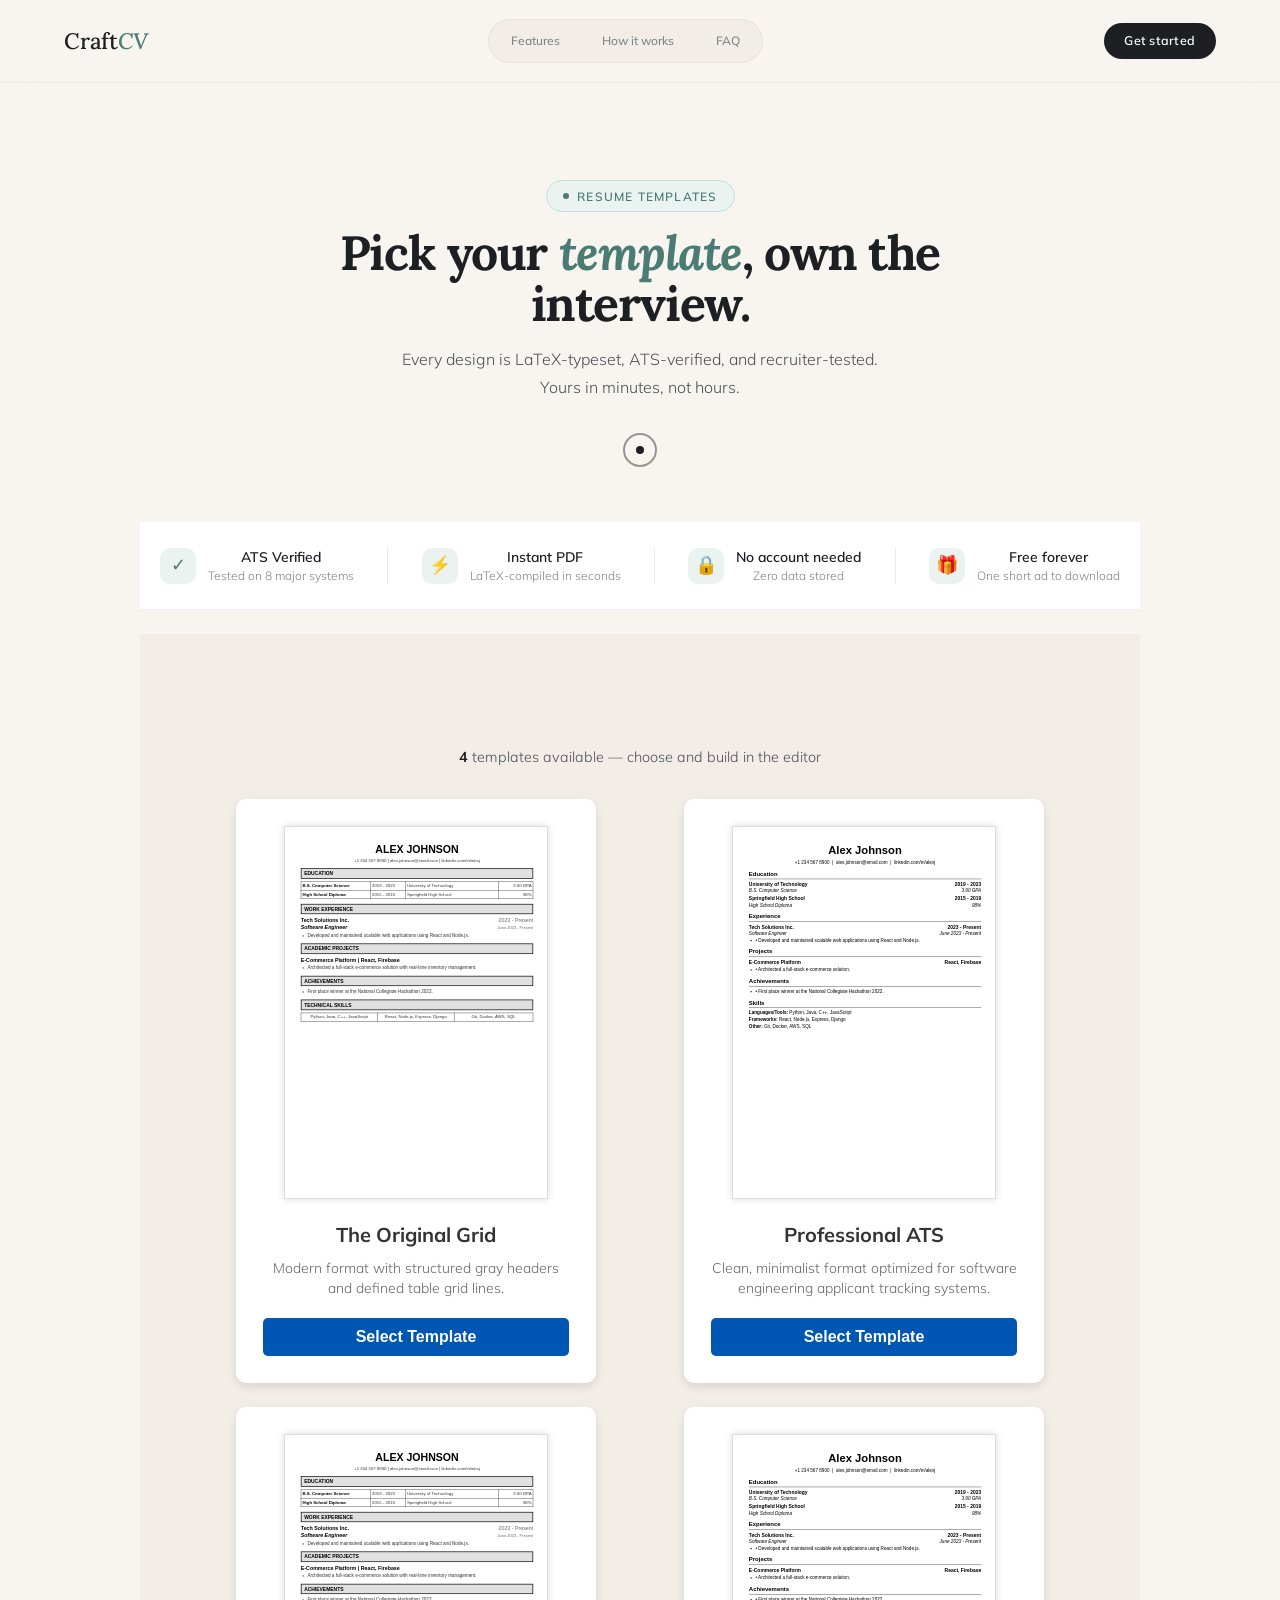
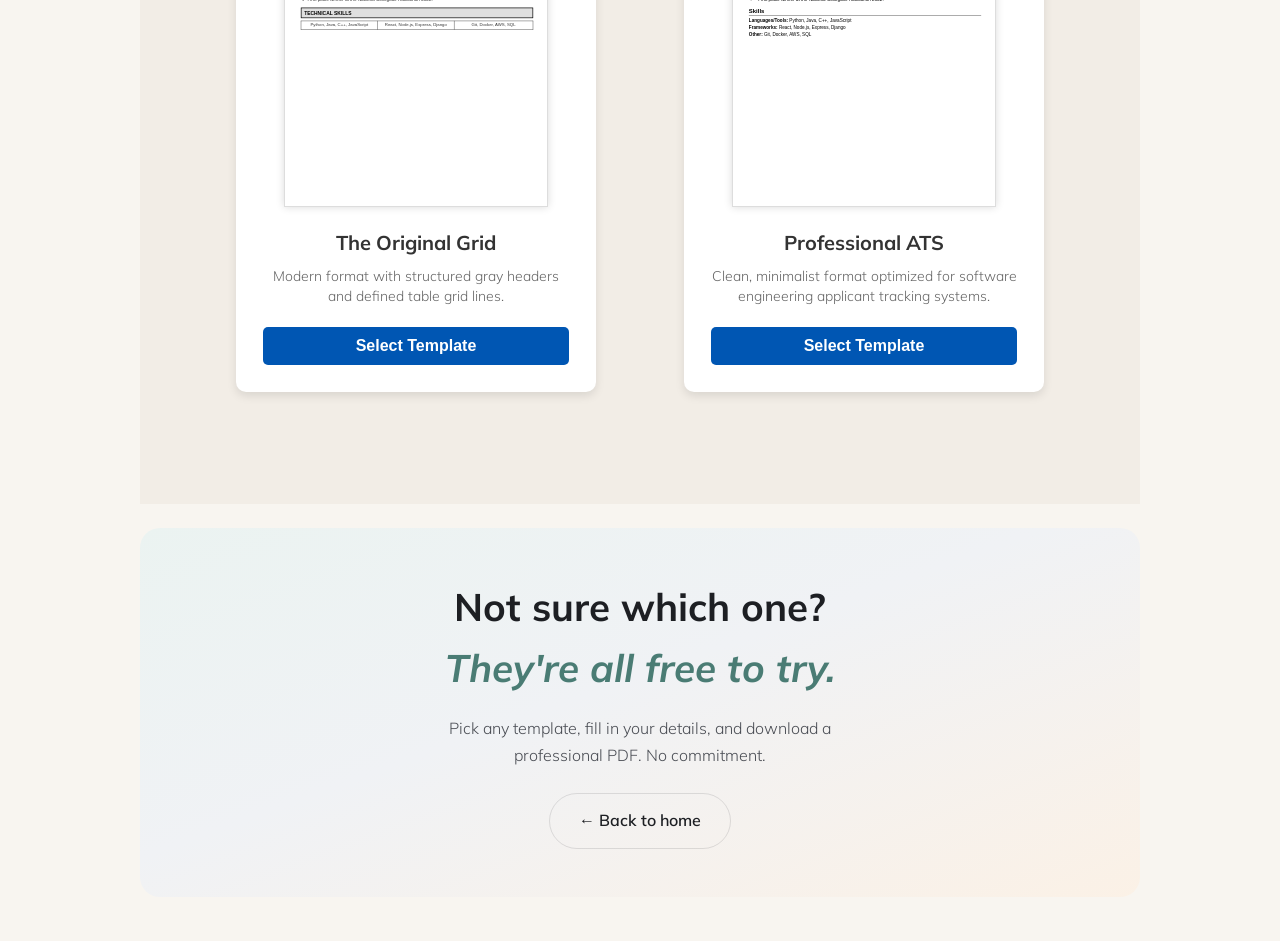
==== templates.html @ 51df1981 "Rename Templates.html to templates.html" ====
<!DOCTYPE html>
<html lang="en">
<head>
    <meta charset="UTF-8">
    <meta name="viewport" content="width=device-width, initial-scale=1.0">
    <title>Visual LaTeX Resume Builder</title>
    
    <link rel="preconnect" href="https://fonts.googleapis.com">
    <link rel="preconnect" href="https://fonts.gstatic.com" crossorigin>
    <link href="https://fonts.googleapis.com/css2?family=Lora:ital,wght@0,400;0,500;0,600;1,400;1,500&family=Mulish:wght@300;400;500;600&display=swap" rel="stylesheet">
    <link rel="stylesheet" href="styles.css">
    <style>
        *,*::before,*::after{box-sizing:border-box;margin:0;padding:0}
        :root{--bg:#F8F5F0;--bg-warm:#F2EDE6;--bg-soft:#EDE8DF;--white:#FFFFFF;--mist:#F9F7F4;--ink:#1D1F23;--ink-mid:#4A4D54;--ink-soft:#7E828C;--ink-faint:#B0B4BC;--teal:#4A7C74;--teal-l:#6A9E95;--teal-pale:#EBF3F1;--teal-mid:#C8DDD9;--amber:#C4833A;--amber-pale:#FBF1E6;--line:rgba(29,31,35,0.09);--line-s:rgba(29,31,35,0.05)}
        html{scroll-behavior:smooth}
        body{font-family:'Mulish',sans-serif;background:var(--bg);color:var(--ink);overflow-x:hidden;font-weight:300;-webkit-font-smoothing:antialiased;line-height:1.6;cursor:none !important;}
        *{cursor:none !important;}
        #custom-cursor-dot,#custom-cursor-ring{position:fixed;top:0;left:0;transform:translate(-50%, -50%);pointer-events:none;z-index:99999;transition:opacity 0.2s ease;}
        #custom-cursor-dot{width:8px;height:8px;border-radius:50%;background:var(--ink);}
        #custom-cursor-ring{width:34px;height:34px;border-radius:50%;border:2px solid rgba(29,31,35,0.45);background:transparent;}
        nav{position:fixed;top:0;left:0;right:0;z-index:200;display:flex;align-items:center;justify-content:space-between;padding:1.2rem 5vw;background:rgba(248,245,240,0.9);backdrop-filter:blur(16px);border-bottom:1px solid var(--line-s);transition:padding 0.3s}
        nav.scrolled{padding:0.85rem 5vw;box-shadow:0 2px 24px rgba(29,31,35,0.06)}
        .logo{font-family:'Lora',serif;font-size:1.4rem;font-weight:500;color:var(--ink);text-decoration:none;letter-spacing:-0.01em}
        .logo span{color:var(--teal);font-style:italic}
        .nav-center{display:flex;gap:0.4rem;background:var(--bg-warm);border-radius:100px;padding:0.3rem;border:1px solid var(--line-s)}
        .nav-pill{font-size:0.75rem;font-weight:500;color:var(--ink-soft);text-decoration:none;padding:0.4rem 1.1rem;border-radius:100px;transition:all 0.2s;white-space:nowrap}
        .nav-pill:hover,.nav-pill.active{color:var(--ink);background:rgba(255,255,255,0.7)}
        a.nav-pill[href="Templates.html"], a.nav-pill[href="#templates"], .drawer a[href="Templates.html"], .drawer a[href="#templates"]{display:none !important}
        .nav-pill.active{color:var(--teal);background:var(--teal-pale)}
        .nav-actions{display:flex;align-items:center;gap:0.8rem}
        .nav-cta{font-size:0.78rem;font-weight:600;color:var(--white);background:var(--ink);text-decoration:none;padding:0.5rem 1.3rem;border-radius:100px;transition:all 0.25s;letter-spacing:0.02em}
        .nav-cta:hover{background:var(--teal);transform:translateY(-1px);box-shadow:0 6px 20px rgba(74,124,116,0.3)}
        .ham{display:none;flex-direction:column;gap:5px;cursor:pointer;background:none;border:none;padding:4px}
        .ham span{display:block;width:22px;height:1.5px;background:var(--ink-mid);border-radius:2px}
        .drawer{display:none;position:fixed;inset:0;background:rgba(248,245,240,0.98);backdrop-filter:blur(24px);z-index:199;flex-direction:column;justify-content:center;align-items:center;gap:2rem}
        .drawer.open{display:flex}
        .drawer a{font-family:'Lora',serif;font-size:2rem;font-weight:400;color:var(--ink);text-decoration:none;transition:color 0.2s}
        .drawer a:hover{color:var(--teal)}
        .drawer-x{position:absolute;top:1.5rem;right:5vw;font-size:1.5rem;background:none;border:none;color:var(--ink-soft);cursor:pointer}
        .page-hero { padding: 10rem 5vw 6rem; text-align: center; background: transparent; position: relative; overflow: hidden; }
        .page-kicker { display: inline-flex; align-items: center; gap: 0.55rem; font-size: 0.75rem; font-weight: 600; letter-spacing: 0.1em; text-transform: uppercase; color: #4A7C74; background: #EBF3F1; border: 1px solid #C8DDD9; padding: 0.35rem 1rem; border-radius: 100px; margin-bottom: 1rem; }
        .page-kicker-dot { width: 6px; height: 6px; border-radius: 50%; background: #4A7C74; display: inline-block; }
        .page-heading { font-family: 'Lora', serif; font-size: clamp(2rem, 5vw, 3rem); font-weight: 700; line-height: 1.05; color: #1D1F23; margin: 0 auto 1rem; max-width: 760px; letter-spacing: -0.03em; }
        .page-heading em { font-style: italic; color: #4A7C74; }
        .page-sub { font-size: 1rem; color: #4A4D54; line-height: 1.75; max-width: 520px; margin: 0 auto; }
        .trust-strip { background: #fff; border-top: 1px solid rgba(29,31,35,0.05); border-bottom: 1px solid rgba(29,31,35,0.05); padding: 24px 20px; margin: 24px 0; }
        .trust-inner { max-width: 980px; margin: 0 auto; display: flex; flex-wrap: wrap; align-items: center; justify-content: space-between; gap: 16px; }
        .trust-item { display: flex; align-items: center; gap: 0.75rem; }
        .trust-icon { width: 36px; height: 36px; border-radius: 10px; background: #EBF3F1; display: grid; place-items: center; color: #4A7C74; font-size: 18px; }
        .trust-label { font-size: 0.87rem; font-weight: 600; color: #1D1F23; }
        .trust-sub { font-size: 0.75rem; color: #7E828C; line-height: 1.4; }
        .trust-sep { width: 1px; height: 36px; background: rgba(29,31,35,0.09); }
        .templates-section { padding: 7rem 5vw; background: var(--bg-warm); }
        .tpl-count { font-size: 0.9rem; color: #4A4D54; text-align: center; margin-bottom: 1.5rem; }
        .tpl-count strong { color: #1D1F23; font-weight: 700; }
        .tpl-grid { display: grid; grid-template-columns: repeat(auto-fit, minmax(280px, 1fr)); gap: 1.5rem; align-items: start; justify-items: center; }
        .page-cta { padding: 3rem 1.5rem; background: linear-gradient(160deg, #EBF3F1 0%, #f0f2f5 45%, #FBF1E6 100%); border-radius: 20px; margin: 24px 0; }
        .page-cta-heading { font-size: clamp(1.7rem, 3vw, 2.4rem); font-weight: 700; margin: 0 0 1rem; color: #1D1F23; }
        .page-cta-heading em { color: #4A7C74; font-style: italic; }
        .page-cta-sub { font-size: 1rem; color: #4A4D54; max-width: 440px; margin: 0 auto 1.5rem; line-height: 1.7; }
        .cta-btns { display: flex; justify-content: center; }
        .cta-btns a { display: inline-flex; align-items: center; gap: 0.5rem; color: #1D1F23; text-decoration: none; border: 1.5px solid rgba(29,31,35,0.12); padding: 0.9rem 1.8rem; border-radius: 100px; transition: all 0.2s ease; font-weight: 600; }
        .cta-btns a:hover { background: #fff; transform: translateY(-1px); box-shadow: 0 10px 20px rgba(0,0,0,0.08); }
        #builder-screen { display: none; padding: 6rem 5vw 4rem; flex-wrap: wrap; gap: 1.5rem; }
        #builder-screen.active { display: block; }
        .container { max-width: 1200px; margin: 0 auto; width: 100%; }
        .header-bar { display: flex; justify-content: space-between; align-items: center; gap: 1rem; flex-wrap: wrap; }
        #builder-canvas { display: flex; flex-direction: column; gap: 1.2rem; }
        .flex-row { display: flex; gap: 1rem; flex-wrap: wrap; }
        .flex-row > div { flex: 1 1 280px; min-width: 0; }
        .draggable-section { width: 100%; }
        .section-header-flex { flex-wrap: wrap; gap: 0.75rem; }
        .section-controls { position: static; opacity: 1; visibility: visible; transform: none; margin-top: 0.5rem; }
        .btn-add, .btn-add-line, .btn-primary, .btn-add-between, .btn-copy { min-width: 100%; }
        .page-hero { padding: 10rem 5vw 6rem; }
        @media (max-width: 1100px) {
            nav .nav-center { display: none; }
            .nav-actions { display: none; }
            .ham { display: flex; }
            .tpl-grid { grid-template-columns: repeat(2, 1fr); }
            .page-hero { padding: 8rem 5vw 4rem; }
            .templates-section { padding: 5rem 5vw; }
            .trust-strip { padding: 20px 16px; }
            .trust-inner { justify-content: center; gap: 12px; }
        }
        @media (max-width: 768px) {
            .tpl-grid { grid-template-columns: 1fr; }
            .page-hero { padding: 6.5rem 4vw 3.5rem; }
            .page-heading { font-size: clamp(1.8rem, 8vw, 2.4rem); }
            .page-sub { max-width: 100%; }
            .templates-section { padding: 4rem 4vw; }
            .page-cta { padding: 2rem 1rem; }
            .trust-strip { padding: 18px 14px; }
            .trust-inner { flex-direction: column; align-items: stretch; }
            .trust-item { justify-content: center; }
            .nav { padding: 1rem 4vw; }
            nav.scrolled { padding: 0.75rem 4vw; }
            .nav-pill { padding: 0.35rem 0.9rem; }
            .page-hero::after { display: none; }
            .page-hero::before { display: none; }
            #builder-screen { flex-direction: column; height: auto; padding: 3rem 4vw 2rem; }
            #builder-screen .container { max-width: 100%; width: 100%; }
            #builder-screen .container:last-child { margin-top: 1.5rem; }
            #builder-screen textarea#output { min-height: 260px; }
        }
    </style>
    
    <script>
        window.resumeTemplates = [];
    </script>
    <script src="templates/modern.js"></script>
    <script src="templates/professional.js"></script>
    <script src="templates/modern.js"></script>
    <script src="templates/professional.js"></script>
</head>
<body>
    <nav id="navBar">
        <a href="index.html" class="logo">Craft<span>CV</span></a>
        <div class="nav-center">
            <a href="index.html#features" class="nav-pill">Features</a>
            <a href="index.html#how" class="nav-pill">How it works</a>
            <a href="Templates.html" class="nav-pill active">Templates</a>
            <a href="index.html#faq" class="nav-pill">FAQ</a>
        </div>
        <div class="nav-actions">
            <a href="#templates-grid" class="nav-cta">Get started</a>
        </div>
        <button class="ham" onclick="toggleDrawer()"><span></span><span></span><span></span></button>
    </nav>
    <div class="drawer" id="drawer">
        <button class="drawer-x" onclick="toggleDrawer()">✕</button>
        <a href="index.html#features" onclick="toggleDrawer()">Features</a>
        <a href="index.html#how" onclick="toggleDrawer()">How it works</a>
        <a href="Templates.html" onclick="toggleDrawer()">Templates</a>
        <a href="index.html#faq" onclick="toggleDrawer()">FAQ</a>
    </div>

    <div id="selection-screen">
        <section class="page-hero">
            <div class="page-hero-inner">
                <div class="page-kicker"><span class="page-kicker-dot"></span> Resume Templates</div>
                <h1 class="page-heading">Pick your <em>template</em>, own the interview.</h1>
                <p class="page-sub">Every design is LaTeX-typeset, ATS-verified, and recruiter-tested. Yours in minutes, not hours.</p>
            </div>
        </section>

        <div class="trust-strip">
            <div class="trust-inner">
                <div class="trust-item">
                    <div class="trust-icon">✓</div>
                    <div><div class="trust-label">ATS Verified</div><div class="trust-sub">Tested on 8 major systems</div></div>
                </div>
                <div class="trust-sep"></div>
                <div class="trust-item">
                    <div class="trust-icon">⚡</div>
                    <div><div class="trust-label">Instant PDF</div><div class="trust-sub">LaTeX-compiled in seconds</div></div>
                </div>
                <div class="trust-sep"></div>
                <div class="trust-item">
                    <div class="trust-icon">🔒</div>
                    <div><div class="trust-label">No account needed</div><div class="trust-sub">Zero data stored</div></div>
                </div>
                <div class="trust-sep"></div>
                <div class="trust-item">
                    <div class="trust-icon">🎁</div>
                    <div><div class="trust-label">Free forever</div><div class="trust-sub">One short ad to download</div></div>
                </div>
            </div>
        </div>

        <section class="templates-section">
            <p class="tpl-count"><strong id="tpl-count-num">2</strong> templates available — choose and build in the editor</p>
            <div class="tpl-grid template-grid" id="template-grid"></div>
        </section>

        <section class="page-cta">
            <h2 class="page-cta-heading">Not sure which one? <br><em>They're all free to try.</em></h2>
            <p class="page-cta-sub">Pick any template, fill in your details, and download a professional PDF. No commitment.</p>
            <div class="cta-btns"><a href="index.html">← Back to home</a></div>
        </section>
    </div>

    <div id="builder-screen">
        <div class="container">
            <div class="header-bar">
                <h2>Resume Editor</h2>
                <button class="btn-back" onclick="goBackToSelection()">← Change Template</button>
            </div>

            <form id="resumeForm">
                <div id="builder-canvas">
                    
                    <div class="draggable-section" id="core-header" data-type="header">
                        <div class="section-header-flex">
                            <h3 class="collapsible-title" onclick="toggleSection(this)">
                                <span class="toggle-icon">▼</span> Header
                            </h3>
                        </div>
                        <div class="flex-row">
                            <div><label>Full Name</label><input type="text" id="name" value="Alex Johnson" required></div>
                            <div><label>Phone / ID</label><input type="text" id="phone" value="+1 234 567 8900" required></div>
                        </div>
                        <div class="flex-row">
                            <div><label>Email</label><input type="email" id="email" value="alex.johnson@email.com" required></div>
                            <div><label>Links (Optional)</label><input type="text" id="links" value="linkedin.com/in/alexj"></div>
                        </div>
                    </div>

                    <div class="draggable-section" id="core-edu" data-type="education">
                        <div class="section-header-flex">
                            <div style="display:flex; align-items:center; width:60%;">
                                <span class="toggle-icon" onclick="toggleSection(this)" style="cursor:pointer; padding:5px;">▼</span>
                                <input type="text" class="core-sec-title custom-sec-title-input" value="Education">
                            </div>
                            <div class="section-controls">
                                <span class="drag-handle" title="Drag to reorder" onmousedown="this.closest('.draggable-section').setAttribute('draggable', 'true')" onmouseup="this.closest('.draggable-section').removeAttribute('draggable')">☰</span>
                                <button type="button" class="btn-remove-section" onclick="removeCoreSection('core-edu', 'Education')">✖ Remove</button>
                            </div>
                        </div>
                        <div id="education-container"></div>
                        <button type="button" class="btn-add" onclick="addEducation()">+ Add Another Education</button>
                    </div>

                    <div class="draggable-section" id="core-work" data-type="work">
                        <div class="section-header-flex">
                            <div style="display:flex; align-items:center; width:60%;">
                                <span class="toggle-icon" onclick="toggleSection(this)" style="cursor:pointer; padding:5px;">▼</span>
                                <input type="text" class="core-sec-title custom-sec-title-input" value="Work Experience">
                            </div>
                            <div class="section-controls">
                                <span class="drag-handle" title="Drag to reorder" onmousedown="this.closest('.draggable-section').setAttribute('draggable', 'true')" onmouseup="this.closest('.draggable-section').removeAttribute('draggable')">☰</span>
                                <button type="button" class="btn-remove-section" onclick="removeCoreSection('core-work', 'Work Experience')">✖ Remove</button>
                            </div>
                        </div>
                        <div id="work-container"></div>
                        <button type="button" class="btn-add" onclick="addWorkExperience()">+ Add New Company</button>
                    </div>

                    <div class="draggable-section" id="core-proj" data-type="project">
                        <div class="section-header-flex">
                            <div style="display:flex; align-items:center; width:60%;">
                                <span class="toggle-icon" onclick="toggleSection(this)" style="cursor:pointer; padding:5px;">▼</span>
                                <input type="text" class="core-sec-title custom-sec-title-input" value="Projects">
                            </div>
                            <div class="section-controls">
                                <span class="drag-handle" title="Drag to reorder" onmousedown="this.closest('.draggable-section').setAttribute('draggable', 'true')" onmouseup="this.closest('.draggable-section').removeAttribute('draggable')">☰</span>
                                <button type="button" class="btn-remove-section" onclick="removeCoreSection('core-proj', 'Projects')">✖ Remove</button>
                            </div>
                        </div>
                        <div id="project-container"></div>
                        <button type="button" class="btn-add" onclick="addProject()">+ Add Project</button>
                    </div>

                    <div class="draggable-section" id="core-ach" data-type="achievement">
                        <div class="section-header-flex">
                            <div style="display:flex; align-items:center; width:60%;">
                                <span class="toggle-icon" onclick="toggleSection(this)" style="cursor:pointer; padding:5px;">▼</span>
                                <input type="text" class="core-sec-title custom-sec-title-input" value="Achievements">
                            </div>
                            <div class="section-controls">
                                <span class="drag-handle" title="Drag to reorder" onmousedown="this.closest('.draggable-section').setAttribute('draggable', 'true')" onmouseup="this.closest('.draggable-section').removeAttribute('draggable')">☰</span>
                                <button type="button" class="btn-remove-section" onclick="removeCoreSection('core-ach', 'Achievements')">✖ Remove</button>
                            </div>
                        </div>
                        
                        <div style="display:flex; justify-content: space-between; align-items: center; margin-bottom: 8px;">
                            <label style="margin:0;">Description Format</label>
                            <select class="desc-format format-select" id="ach-format">
                                <option value="bullets">Bullets</option>
                                <option value="numbers">Numbers</option>
                                <option value="paragraph">Paragraph</option>
                            </select>
                        </div>
                        
                        <div class="desc-lines-container" id="achievements-container">
                            <div class="desc-line-item">
                                <textarea class="desc-line" placeholder="Action or achievement...">First place winner at the National Collegiate Hackathon 2022.</textarea>
                                <button type="button" class="btn-remove-line" onclick="this.parentElement.remove()" title="Remove point">✖</button>
                            </div>
                            <div class="desc-line-item">
                                <textarea class="desc-line" placeholder="Action or achievement...">Published an article in a technical journal regarding database optimization techniques.</textarea>
                                <button type="button" class="btn-remove-line" onclick="this.parentElement.remove()" title="Remove point">✖</button>
                            </div>
                            <div class="desc-line-item">
                                <textarea class="desc-line" placeholder="Action or achievement...">Recognized as 'Top Coder' in university algorithmic programming competition.</textarea>
                                <button type="button" class="btn-remove-line" onclick="this.parentElement.remove()" title="Remove point">✖</button>
                            </div>
                        </div>
                        <button type="button" class="btn-add-line" onclick="addDescLine(this)">+ Add Point</button>

                    </div>

                    <div class="draggable-section" id="core-skill" data-type="skill">
                        <div class="section-header-flex">
                            <div style="display:flex; align-items:center; width:60%;">
                                <span class="toggle-icon" onclick="toggleSection(this)" style="cursor:pointer; padding:5px;">▼</span>
                                <input type="text" class="core-sec-title custom-sec-title-input" value="Technical Skills">
                            </div>
                            <div class="section-controls">
                                <span class="drag-handle" title="Drag to reorder" onmousedown="this.closest('.draggable-section').setAttribute('draggable', 'true')" onmouseup="this.closest('.draggable-section').removeAttribute('draggable')">☰</span>
                                <button type="button" class="btn-remove-section" onclick="removeCoreSection('core-skill', 'Technical Skills')">✖ Remove</button>
                            </div>
                        </div>
                        <div class="flex-row">
                            <div><label>Languages/Tools</label><input type="text" id="sk1" value="Python, Java, C++, JavaScript"></div>
                            <div><label>Frameworks</label><input type="text" id="sk2" value="React, Node.js, Express, Django"></div>
                            <div><label>Other</label><input type="text" id="sk3" value="Git, Docker, AWS, SQL"></div>
                        </div>
                    </div>

                </div>

                <div class="bottom-action-area">
                    <button type="button" class="btn-add-between" onclick="toggleAddMenu(event, this)">+ Add New Section</button>
                    <div class="add-menu"></div>
                </div>

                <button type="submit" class="btn-primary">Generate LaTeX Code</button>
            </form>
        </div>

        <div class="container">
            <h2>Generated Overleaf Code</h2>
            <p style="font-size: 12px; color: #666; margin-top: 0;">Click inside the box to automatically select all text.</p>
            <textarea id="output" readonly onclick="this.select()"></textarea>
        </div>
    </div>

    <script src="script.js"></script>
    <script>
        function toggleDrawer(){ document.getElementById('drawer').classList.toggle('open'); }
        window.addEventListener('scroll', () => document.getElementById('navBar').classList.toggle('scrolled', window.scrollY > 50));
        window.addEventListener('load', () => {
            const countEl = document.getElementById('tpl-count-num');
            if (countEl && window.resumeTemplates) {
                countEl.textContent = window.resumeTemplates.length;
            }
        });
    </script>
    <script>
    (function(){
      if(('ontouchstart' in window) || window.matchMedia('(hover: none)').matches) return;
      const dot=document.createElement('div');
      const ring=document.createElement('div');
      dot.id='custom-cursor-dot';
      ring.id='custom-cursor-ring';
      document.body.append(ring,dot);
      let mouseX=window.innerWidth/2, mouseY=window.innerHeight/2;
      let ringX=mouseX, ringY=mouseY;
      const updateDot=(x,y)=>{dot.style.left=`${x}px`;dot.style.top=`${y}px`;};
      const updateRing=(x,y)=>{ring.style.left=`${x}px`;ring.style.top=`${y}px`;};
      updateDot(mouseX,mouseY);
      updateRing(ringX,ringY);
      window.addEventListener('mousemove',e=>{mouseX=e.clientX;mouseY=e.clientY;updateDot(mouseX,mouseY);});
      function animate(){ringX+=(mouseX-ringX)*0.18;ringY+=(mouseY-ringY)*0.18;updateRing(ringX,ringY);requestAnimationFrame(animate)}
      requestAnimationFrame(animate);
    })();
    </script>
</body>
</html>
---- styles.css ----
body { font-family: 'Segoe UI', Tahoma, Geneva, Verdana, sans-serif; background-color: #f0f2f5; margin: 0; padding: 20px; box-sizing: border-box; }

/* --- SCREEN MANAGEMENT --- */
#selection-screen { max-width: 1000px; margin: 0 auto; text-align: center; }
#builder-screen { display: none; gap: 20px; height: calc(100vh - 40px); }

/* --- SELECTION SCREEN STYLES --- */
.template-grid { display: flex; justify-content: center; gap: 30px; margin-top: 30px; flex-wrap: wrap; }
.template-card { background: white; padding: 25px; border-radius: 10px; box-shadow: 0 4px 10px rgba(0,0,0,0.1); width: 360px; transition: transform 0.2s; cursor: pointer; border: 2px solid transparent; display: flex; flex-direction: column; align-items: center;}
.template-card:hover { transform: translateY(-5px); border-color: #0056b3; box-shadow: 0 8px 20px rgba(0,86,179,0.2); }
.template-title { font-size: 20px; font-weight: bold; color: #333; margin: 20px 0 8px 0; }
.template-desc { font-size: 14px; color: #666; margin-bottom: 20px; text-align: center; line-height: 1.4;}

/* --- PERFECT A4 CSS PAPER PREVIEW --- */
.preview-wrapper { width: 264px; height: 373px; background: #fff; overflow: hidden; box-shadow: 0 0 8px rgba(0,0,0,0.15); border: 1px solid #ddd; position: relative; }
.resume-paper { width: 800px; height: 1131px; background: white; padding: 48px; box-sizing: border-box; transform: scale(0.33); transform-origin: top left; text-align: left; color: #333; line-height: 1.3; }

/* TPL 1 Styles */
.t1-paper { font-family: 'Roboto', 'Segoe UI', Arial, sans-serif; }
.t1-name { text-align: center; font-size: 32px; font-weight: bold; margin-bottom: 4px; color: #000; text-transform: uppercase;}
.t1-contact { text-align: center; font-size: 13px; margin-bottom: 12px; color: #333;}
.t1-sec-head { background-color: #e0e0e0; border: 2px solid #000; padding: 4px 8px; font-weight: bold; font-size: 15px; text-transform: uppercase; margin: 15px 0 8px 0; color: #000;}
.t1-table { width: 100%; border-collapse: collapse; font-size: 13px; margin-bottom: 5px;}
.t1-table td { padding: 4px; border: 1px solid #000;}

/* TPL 2 Styles */
.t2-paper { font-family: Helvetica, Arial, sans-serif; color: #000;}
.t2-name { text-align: center; font-size: 34px; font-weight: bold; margin-bottom: 6px;}
.t2-contact { text-align: center; font-size: 14px; margin-bottom: 12px;}
.t2-sec-head { font-size: 18px; font-weight: bold; margin: 14px 0 6px 0; border-bottom: 1.5px solid #000; padding-bottom: 3px; text-transform: none;}
.t2-subhead { display: flex; justify-content: space-between; font-weight: bold; font-size: 15px; margin-top: 6px;}
.t2-subhead-role { display: flex; justify-content: space-between; font-style: italic; font-size: 14px; margin-bottom: 2px;}
.t2-bullets { margin: 4px 0 10px 0; padding-left: 20px; font-size: 14px;}
.t2-bullets li { margin-bottom: 3px;}

.pv-bold { font-weight: bold; color: #000;}
.pv-flex { display: flex; justify-content: space-between; align-items: baseline; margin-bottom: 2px;}
.pv-bullets { margin: 4px 0 12px 0; padding-left: 20px; font-size: 14px;}
.pv-bullets li { margin-bottom: 4px; }

/* --- BUILDER SCREEN STYLES --- */
.container { flex: 1; background: white; padding: 25px; border-radius: 10px; box-shadow: 0 4px 10px rgba(0,0,0,0.1); display: flex; flex-direction: column; overflow-y: auto; }
.header-bar { display: flex; justify-content: space-between; align-items: center; border-bottom: 2px solid #eee; padding-bottom: 10px; margin-top: 0; margin-bottom: 15px;}
.header-bar h2 { margin: 0; border: none; padding: 0;}
.btn-back { background: #6c757d; color: white; border: none; padding: 8px 15px; border-radius: 5px; cursor: pointer; font-size: 14px; font-weight: bold;}
.btn-back:hover { background: #5a6268; }

/* --- DRAG, DROP, & COLLAPSE STYLING --- */
#builder-canvas { position: relative; display: flex; flex-direction: column; gap: 10px;}
.draggable-section { background: #fff; transition: opacity 0.2s; padding: 0 10px; border-radius: 8px;}
.draggable-section.dragging { opacity: 0.4; border: 2px dashed #0056b3; background: #f8f9fa; }

/* Collapse Logic */
.draggable-section.collapsed > *:not(.section-header-flex) { display: none !important; }
.collapsible-title { cursor: pointer; user-select: none; display: flex; align-items: center; transition: color 0.2s; }
.collapsible-title:hover { color: #004494; }
.toggle-icon { display: inline-block; margin-right: 8px; font-size: 12px; color: #888; transition: transform 0.3s ease; }
.draggable-section.collapsed .toggle-icon { transform: rotate(-90deg); }

.section-header-flex { display: flex; justify-content: space-between; align-items: flex-end; border-bottom: 1px solid #eee; padding-bottom: 8px; margin-top: 5px; margin-bottom: 15px; min-height: 30px;}
.section-header-flex h3 { color: #0056b3; font-size: 16px; margin: 0; border: none; padding: 0; }

.section-controls { 
    display: flex; gap: 10px; align-items: center; opacity: 0; visibility: hidden;
    transform: translateX(10px); transition: all 0.2s ease-in-out; 
}
.draggable-section:hover .section-controls { opacity: 1; visibility: visible; transform: translateX(0); }

.drag-handle { cursor: grab; font-size: 18px; color: #aaa; padding: 0 5px; user-select: none; transition: 0.2s;}
.drag-handle:hover { color: #0056b3; }
.drag-handle:active { cursor: grabbing; color: #0056b3;}

.btn-remove-section { background: #ffebe9; color: #da3633; padding: 5px 10px; font-size: 12px; border-radius: 4px; cursor: pointer; border: none; font-weight: bold; transition: 0.2s;}
.btn-remove-section:hover { background: #ffdce0; }

.section-block { background: #fafafa; border: 1px solid #e0e0e0; padding: 15px; border-radius: 6px; margin-bottom: 10px; position: relative; }
.form-group { margin-bottom: 10px; }
label { display: block; font-weight: bold; font-size: 12px; margin-bottom: 4px; color: #555; text-transform: uppercase; letter-spacing: 0.5px;}
input, textarea { width: 100%; padding: 8px; border: 1px solid #ccc; border-radius: 4px; font-family: inherit; box-sizing: border-box; font-size: 14px;}
textarea { height: 65px; resize: vertical; }

.format-select { padding: 2px 6px; font-size: 11px; border-radius: 3px; border: 1px solid #ccc; background: #fff; cursor: pointer; width: auto;}
.format-select:focus { outline: none; border-color: #0056b3; }

.flex-row { display: flex; gap: 10px; margin-bottom: 10px; }
.flex-row > div { flex: 1; }

button { border: none; padding: 10px 15px; font-size: 14px; font-weight: bold; border-radius: 5px; cursor: pointer; transition: 0.2s; }
.btn-primary { background-color: #0056b3; color: white; width: 100%; padding: 15px; font-size: 16px; margin-top: 20px; }
.btn-primary:hover { background-color: #004494;}
.btn-add { background-color: #e7f3ff; color: #0056b3; width: 100%; border: 1px dashed #0056b3; margin-bottom: 10px; }
.btn-remove { background-color: #ffebe9; color: #da3633; padding: 4px 8px; font-size: 11px; position: absolute; top: 10px; right: 10px; border-radius: 3px;}

/* BOTTOM ADD SECTION MENU */
.bottom-action-area { position: relative; margin-top: 15px; }
.btn-add-between { background-color: #f8f9fa; color: #0056b3; border: 2px dashed #0056b3; width: 100%; padding: 12px; font-size: 14px; border-radius: 6px; cursor: pointer; transition: all 0.2s ease;}
.btn-add-between:hover { background-color: #e7f3ff; }
.add-menu { position: absolute; z-index: 100; background: white; border: 1px solid #ccc; border-radius: 6px; box-shadow: 0 -4px 12px rgba(0,0,0,0.15); display: none; flex-direction: column; min-width: 240px; left: 50%; transform: translateX(-50%); bottom: 100%; margin-bottom: 5px; overflow: hidden;}
.add-menu button { background: none; border: none; padding: 12px 15px; text-align: left; font-size: 13px; color: #333; border-bottom: 1px solid #eee; border-radius: 0; font-weight: normal; width: 100%;}
.add-menu button:hover { background: #f0f8ff; color: #0056b3; font-weight: bold;}
.add-menu button.custom-add-btn { background: #e7f3ff; color: #0056b3; font-weight: bold; border-bottom: none;}

.custom-sec-title-input { font-size: 16px; font-weight: bold; color: #0056b3; border: 1px solid transparent; background: transparent; padding: 2px 5px; margin: 0; width: 100%; border-radius: 4px; transition: 0.2s;}
.custom-sec-title-input:hover, .custom-sec-title-input:focus { border: 1px solid #0056b3; background: #fff;}

.roles-container { margin-top: 15px; padding-left: 15px; border-left: 3px solid #b3d4fc; }
.role-item { background: #fff; padding: 12px; border: 1px solid #e0e0e0; border-radius: 4px; margin-bottom: 10px; position: relative; }
textarea#output { flex-grow: 1; font-family: 'Consolas', monospace; background: #1e1e1e; color: #d4d4d4; padding: 15px; white-space: pre; border-radius: 6px; cursor: text;}

/* --- MULTI-LINE DESCRIPTION BUILDER --- */
.desc-lines-container { display: flex; flex-direction: column; gap: 8px; margin-bottom: 8px; }
.desc-line-item { display: flex; gap: 8px; align-items: flex-start; }
.desc-line-item textarea.desc-line { 
    flex: 1; 
    height: 42px; 
    min-height: 42px; 
    font-family: inherit; 
    font-size: 13px; 
    padding: 8px; 
    margin: 0;
}
.btn-remove-line { 
    background: #ffebe9; 
    color: #da3633; 
    border: none; 
    padding: 0 10px; 
    border-radius: 4px; 
    cursor: pointer; 
    transition: 0.2s; 
    height: 42px; 
    font-size: 14px;
}
.btn-remove-line:hover { background: #ffdce0; }
.btn-add-line { 
    background: transparent; 
    color: #0056b3; 
    border: 1px dashed #0056b3; 
    padding: 6px 12px; 
    border-radius: 4px; 
    font-size: 12px; 
    cursor: pointer; 
    transition: 0.2s; 
    display: inline-block; 
    margin-bottom: 10px;
}
.btn-add-line:hover { background: #e7f3ff; }
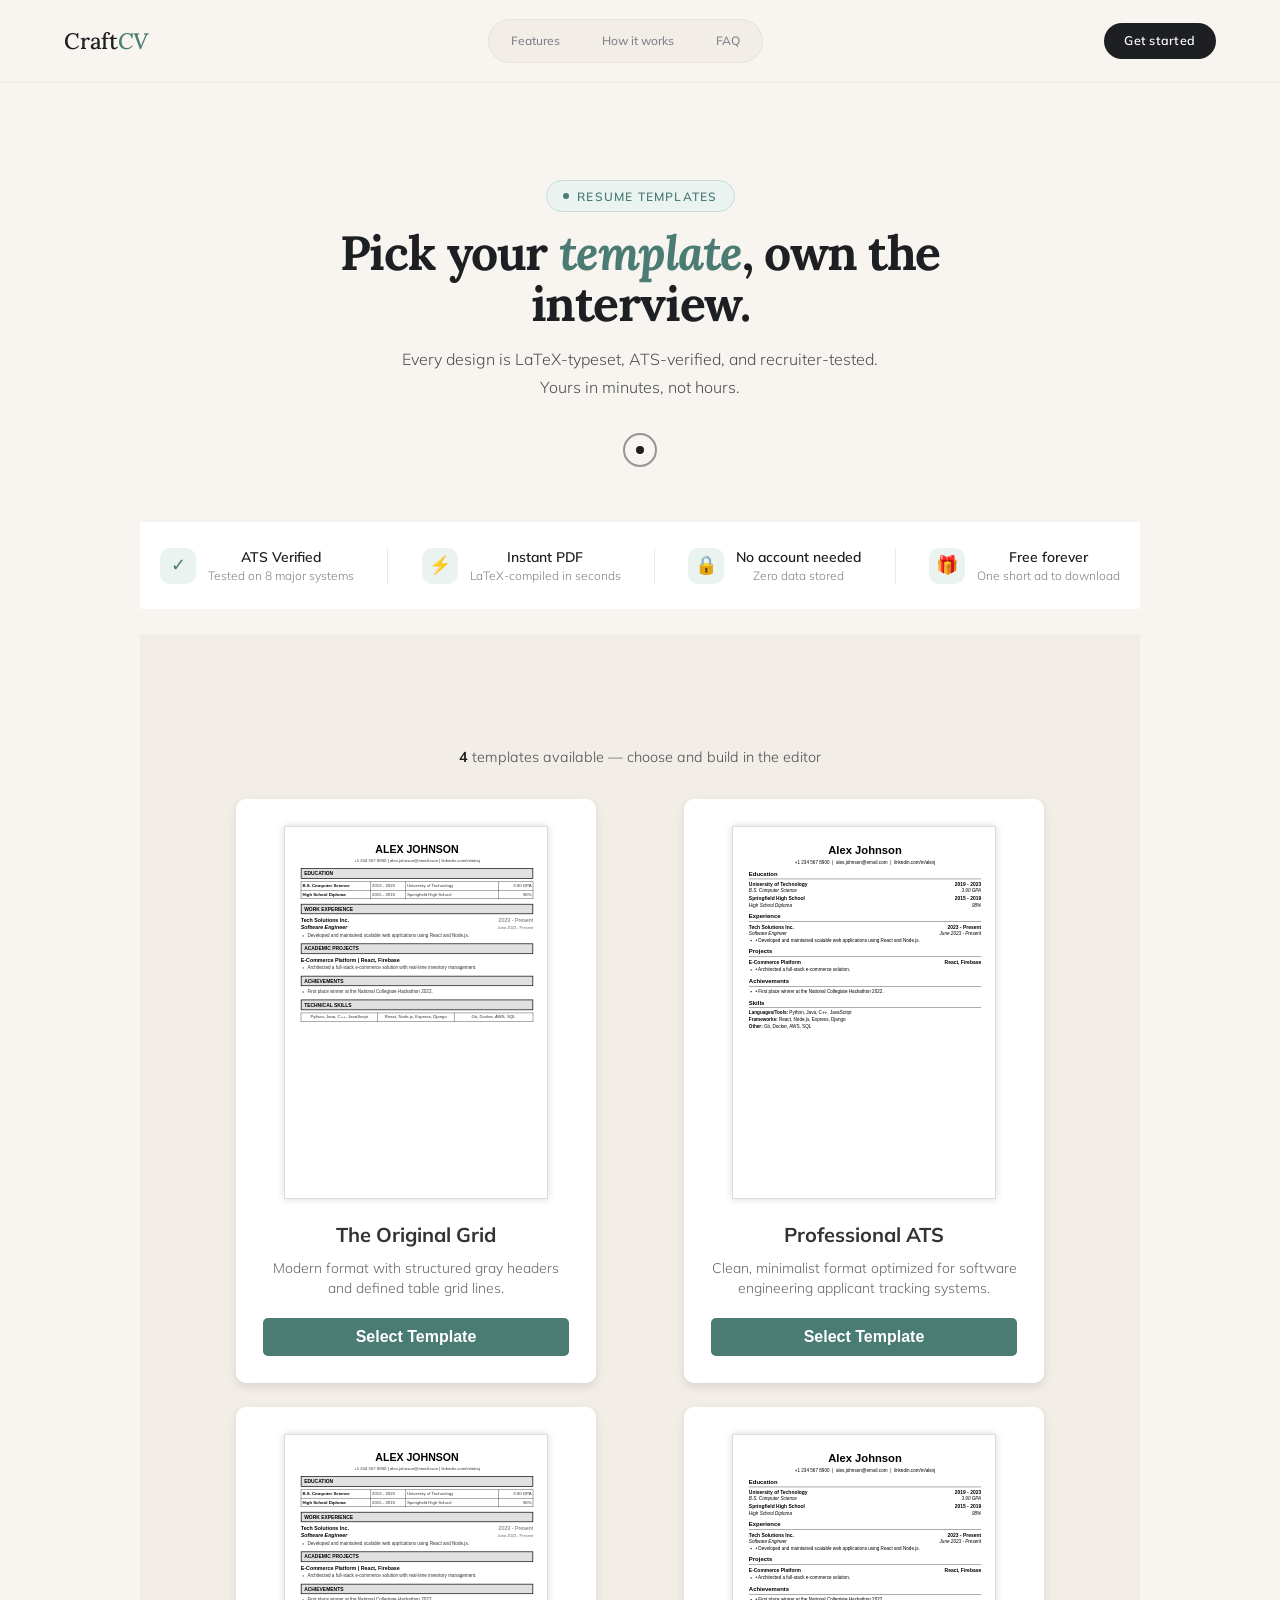
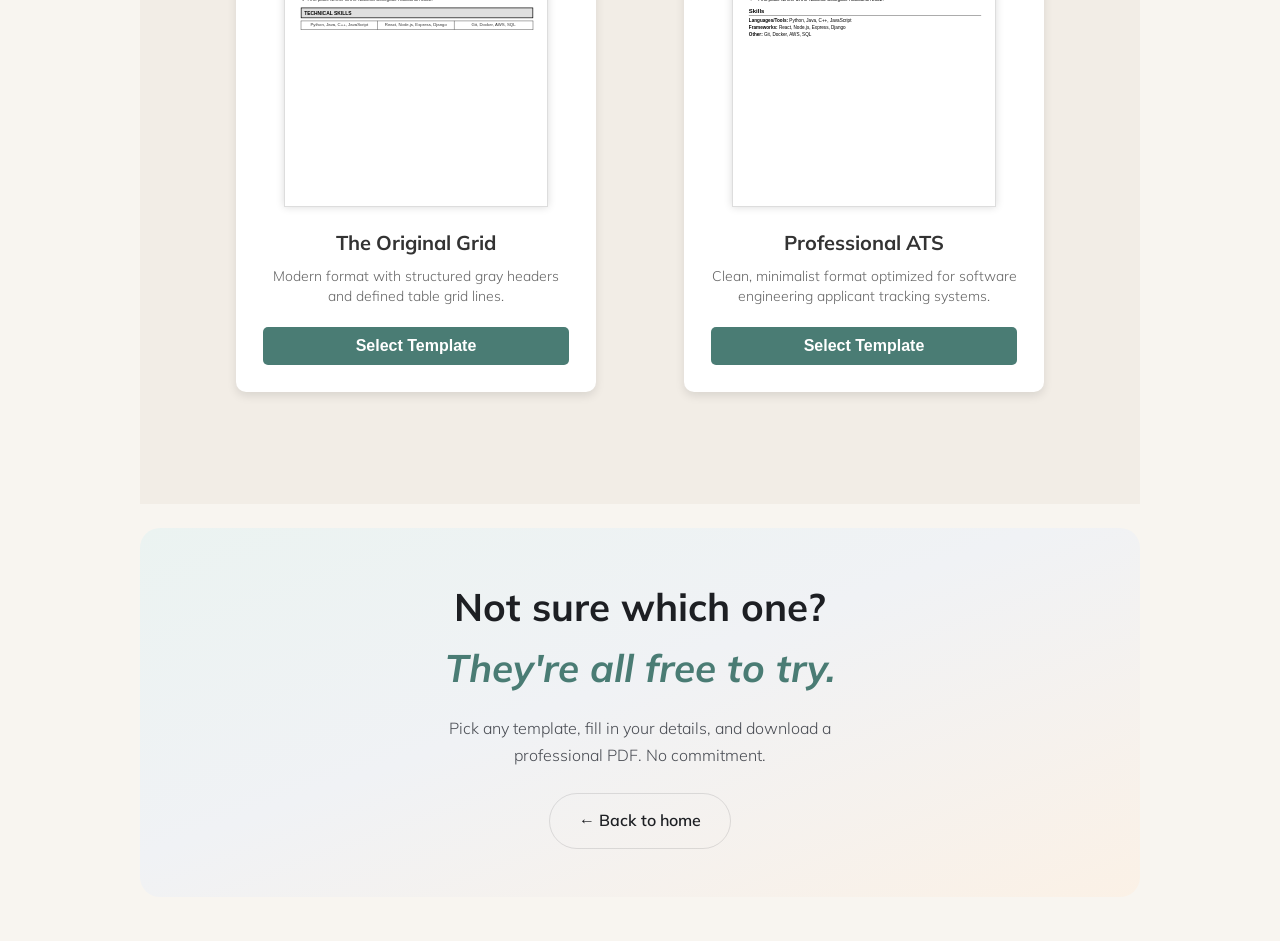
==== commit abbcbdde: "Update templates.html" ====
--- a/templates.html
+++ b/templates.html
@@ -72,6 +72,23 @@
         .section-header-flex { flex-wrap: wrap; gap: 0.75rem; }
         .section-controls { position: static; opacity: 1; visibility: visible; transform: none; margin-top: 0.5rem; }
         .btn-add, .btn-add-line, .btn-primary, .btn-add-between, .btn-copy { min-width: 100%; }
+        .format-select:focus { outline: none; border-color: var(--teal); }
+        .btn-primary { background-color: var(--teal); color: white; }
+        .btn-primary:hover { background-color: var(--teal-l); }
+        .btn-add { background-color: var(--teal-pale); color: var(--teal); border: 1px dashed var(--teal); }
+        .btn-add-between { background-color: #f8f9fa; color: var(--teal); border: 2px dashed var(--teal); }
+        .btn-add-between:hover { background-color: var(--teal-pale); }
+        .add-menu button:hover { background: var(--teal-pale); color: var(--teal); font-weight: bold; }
+        .add-menu button.custom-add-btn { background: var(--teal-pale); color: var(--teal); }
+        .custom-sec-title-input { color: var(--teal); }
+        .custom-sec-title-input:hover, .custom-sec-title-input:focus { border: 1px solid var(--teal); background: #fff; }
+        .roles-container { border-left: 3px solid var(--teal-mid); }
+        .btn-add-line { color: var(--teal); border: 1px dashed var(--teal); }
+        .template-card:hover { border-color: var(--teal); box-shadow: 0 8px 20px rgba(74,124,116,0.2); }
+        .draggable-section.dragging { border: 2px dashed var(--teal); }
+        .collapsible-title:hover { color: var(--teal); }
+        .section-header-flex h3 { color: var(--teal); }
+        .drag-handle:hover, .drag-handle:active { color: var(--teal); }
         .page-hero { padding: 10rem 5vw 6rem; }
         @media (max-width: 1100px) {
             nav .nav-center { display: none; }
